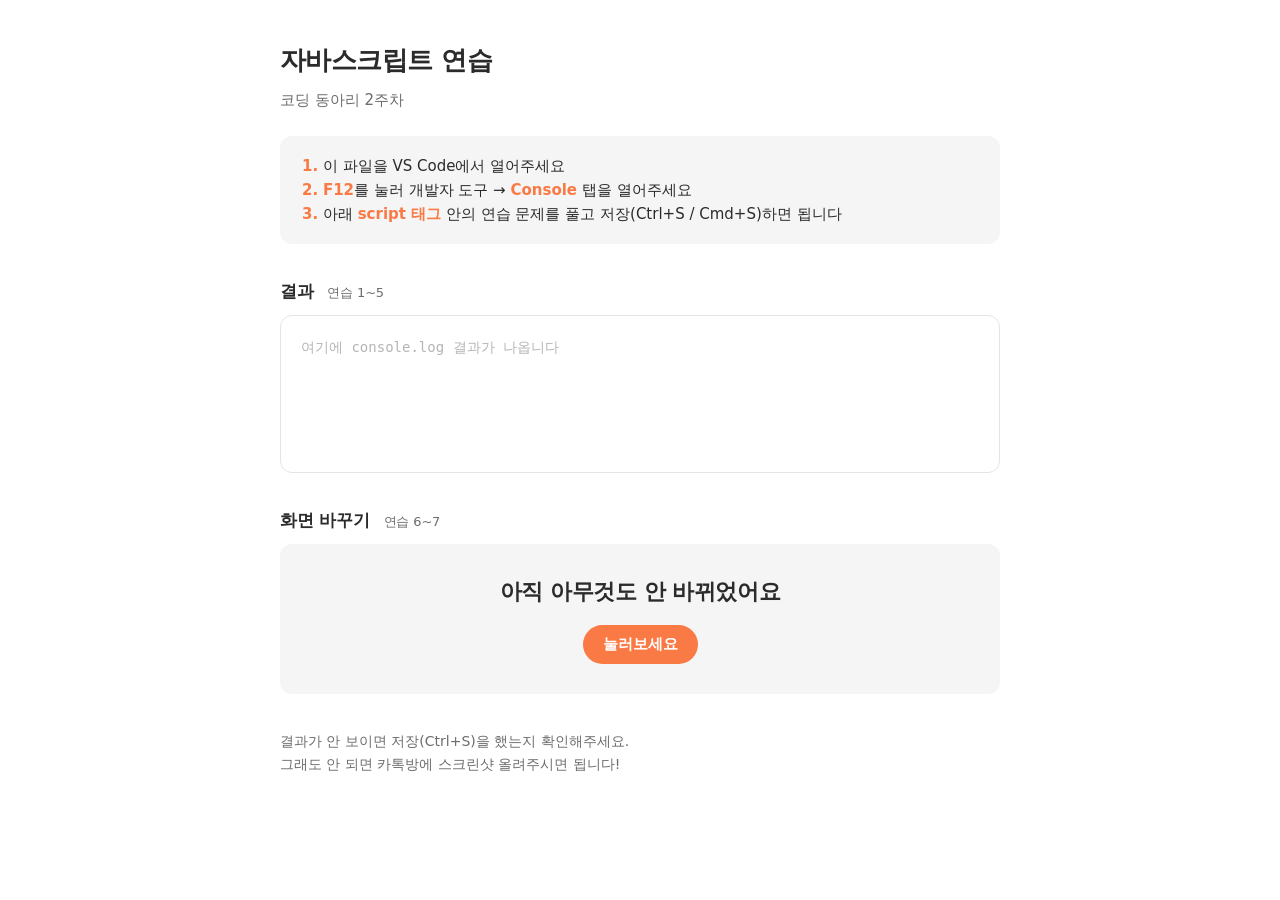
==== week_2/js-practice.html @ 80777703 "주차별로 폴더 나누기 ~~~~~~" ====
<!DOCTYPE html>
<html lang="ko">
<head>
  <meta charset="UTF-8">
  <meta name="viewport" content="width=device-width, initial-scale=1">
  <title>자바스크립트 연습</title>

  <style>
    :root {
      --ink:    #2b2b2b;
      --gray:   #6d6d6d;
      --line:   #e4e4e4;
      --wash:   #f5f5f5;
      --accent: #fa7a45;
    }

    body {
      margin: 0;
      padding: 40px 20px 80px;
      background: #ffffff;
      color: var(--ink);
      font-family: "Pretendard", -apple-system, "Apple SD Gothic Neo",
                   "Malgun Gothic", system-ui, sans-serif;
      line-height: 1.6;
    }

    .wrap { max-width: 720px; margin: 0 auto; }

    h1 {
      margin: 0 0 6px;
      font-size: 26px;
      letter-spacing: -0.02em;
    }

    .sub { margin: 0 0 24px; color: var(--gray); font-size: 15px; }

    .howto {
      padding: 18px 22px;
      background: var(--wash);
      border-radius: 12px;
      font-size: 15px;
    }

    .howto b { color: var(--accent); }

    h2 {
      margin: 34px 0 10px;
      font-size: 17px;
      letter-spacing: -0.01em;
    }

    h2 .tag {
      margin-left: 8px;
      font-size: 13px;
      font-weight: 400;
      color: var(--gray);
    }

    /* ── console.log 결과가 나오는 칸 ── */
    #출력 {
      min-height: 120px;
      padding: 18px 20px;
      border: 1px solid var(--line);
      border-radius: 12px;
      font-family: "D2Coding", "IBM Plex Mono", Menlo, Consolas, monospace;
      font-size: 14px;
      line-height: 1.9;
    }

    #출력 .empty { color: #b5b5b5; }

    .line {
      padding: 2px 0;
      border-bottom: 1px dotted #f0f0f0;
      white-space: pre-wrap;
      word-break: break-all;
    }

    .line.err { color: #c0392b; font-weight: 700; }

    /* ── 연습 6~7에서 만질 칸 ── */
    .playground {
      padding: 30px 24px;
      background: var(--wash);
      border-radius: 12px;
      text-align: center;
    }

    #제목 {
      margin: 0 0 16px;
      font-size: 22px;
      font-weight: 700;
      letter-spacing: -0.02em;
    }

    #버튼 {
      padding: 10px 20px;
      border: 0;
      border-radius: 999px;
      background: var(--accent);
      color: #ffffff;
      font-family: inherit;
      font-size: 15px;
      font-weight: 700;
      cursor: pointer;
    }

    footer {
      margin-top: 36px;
      color: var(--gray);
      font-size: 14px;
    }
  </style>
</head>

<body>
  <div class="wrap">

    <h1>자바스크립트 연습</h1>
    <p class="sub">코딩 동아리 2주차</p>

    <div class="howto">
      <b>1.</b> 이 파일을 VS Code에서 열어주세요<br>
      <b>2.</b> <b>F12</b>를 눌러 개발자 도구 → <b>Console</b> 탭을 열어주세요<br>
      <b>3.</b> 아래 <b>script 태그</b> 안의 연습 문제를 풀고 저장(Ctrl+S / Cmd+S)하면 됩니다
    </div>

    <h2>결과 <span class="tag">연습 1~5</span></h2>
    <div id="출력"><span class="empty">여기에 console.log 결과가 나옵니다</span></div>

    <h2>화면 바꾸기 <span class="tag">연습 6~7</span></h2>
    <div class="playground">
      <p id="제목">아직 아무것도 안 바뀌었어요</p>
      <button id="버튼">눌러보세요</button>
    </div>

    <footer>
      결과가 안 보이면 저장(Ctrl+S)을 했는지 확인해주세요.<br>
      그래도 안 되면 카톡방에 스크린샷 올려주시면 됩니다!
    </footer>

  </div>

  <script>
    /* ═══════════════════════════════════════════════════
       여기는 건드리지 마세요!
       console.log 결과를 위 '결과' 칸에도 같이 보여주는 부분입니다.

       (지금은 무슨 말인지 몰라도 괜찮아요.
        근데 여기 나오는 것 중 몇 개는 연습 6에서 배웁니다!)
    ═══════════════════════════════════════════════════ */
    const 출력칸 = document.getElementById("출력");
    const 원래로그 = console.log;

    console.log = function (...값들) {
      원래로그(...값들);
      출력칸.querySelector(".empty")?.remove();
      const 줄 = document.createElement("div");
      줄.className = "line";
      줄.textContent = 값들.join(" ");
      출력칸.appendChild(줄);
    };

    window.onerror = function (메시지) {
      출력칸.querySelector(".empty")?.remove();
      const 줄 = document.createElement("div");
      줄.className = "line err";
      줄.textContent = "⚠ " + 메시지;
      출력칸.appendChild(줄);
    };
    /* ═══════════ 여기까지 ═══════════ */



    /* ═══════════════════════════════════
       연습 1~5 · 문법 익히기
       결과는 위 '결과' 칸과 콘솔에 나옵니다
    ═══════════════════════════════════ */


    /* ───────────────────────────────────────────────────
       연습 1 · 변수

       내 이름을 변수에 담고, 콘솔에 찍어보세요.

       힌트:  let 이름 = "사랑";
             console.log(이름);
    ─────────────────────────────────────────────────── */

    // 여기에 써보세요 ↓




    /* ───────────────────────────────────────────────────
       연습 2 · 문자열 합치기

       이름과 조 번호를 합쳐서 이렇게 나오게 해보세요.
       →  사랑 (2조)

       힌트: + 로 글자를 이어붙일 수 있어요.
             "사랑" + " (" + 2 + "조)"
    ─────────────────────────────────────────────────── */

    // 여기에 써보세요 ↓




    /* ───────────────────────────────────────────────────
       연습 3 · 함수 만들기

       이름을 받아서 "OO님 안녕하세요!" 라고 찍는
       함수를 만들고, 세 명에게 인사해보세요.

       힌트:  function 인사하기(이름) {
               ...
             }
             인사하기("사랑");
    ─────────────────────────────────────────────────── */

    // 여기에 써보세요 ↓




    /* ───────────────────────────────────────────────────
       연습 4 · 값을 돌려주는 함수

       숫자 두 개를 받아서 곱한 값을 돌려주는 함수를
       만들어보세요. 그리고 3 × 7 을 계산해서 찍어보세요.

       힌트: return 을 씁니다.
    ─────────────────────────────────────────────────── */

    // 여기에 써보세요 ↓




    /* ───────────────────────────────────────────────────
       연습 5 · 조건문

       출석 인원을 변수에 담고,
       10명 이상이면  "많이 왔네요!"
       아니면        "오붓하네요!"
       라고 찍어보세요.

       힌트:  if (인원 >= 10) { ... } else { ... }
    ─────────────────────────────────────────────────── */

    // 여기에 써보세요 ↓




    /* ═══════════════════════════════════
       연습 6~7 · 화면이랑 연결하기

       지금까지는 콘솔에만 찍었죠?
       이제 진짜 화면을 바꿔봅니다!

       위쪽 회색 칸(화면 바꾸기)을 보면서 해주세요.
    ═══════════════════════════════════ */


    /* ───────────────────────────────────────────────────
       연습 6 · 화면에서 찾아서 바꾸기

       회색 칸의 "아직 아무것도 안 바뀌었어요" 를
       본인이 원하는 글자로 바꿔보세요.

       두 줄이면 됩니다.

       힌트:  const 제목 = document.getElementById("제목");
             제목.textContent = "안녕하세요!";

       getElementById  = 화면에서 그 이름표를 가진 걸 찾아줘
       textContent     = 그 안의 글자
    ─────────────────────────────────────────────────── */

    // 여기에 써보세요 ↓




    /* ───────────────────────────────────────────────────
       연습 7 · 버튼을 누르면 바뀌게

       "눌러보세요" 버튼을 누르면
       위 글자가 바뀌도록 만들어보세요.

       힌트:  const 버튼 = document.getElementById("버튼");

             버튼.addEventListener("click", function () {
               제목.textContent = "눌렀다!";
             });

       addEventListener = 이 일이 벌어지면 이걸 해줘
       "click"          = 눌렸을 때

       ※ 괄호 안에 function 이 통째로 들어갑니다.
         "누르면 이걸 해줘" 하고 할 일을 통째로 맡기는 거예요!
    ─────────────────────────────────────────────────── */

    // 여기에 써보세요 ↓

  </script>
</body>
</html>
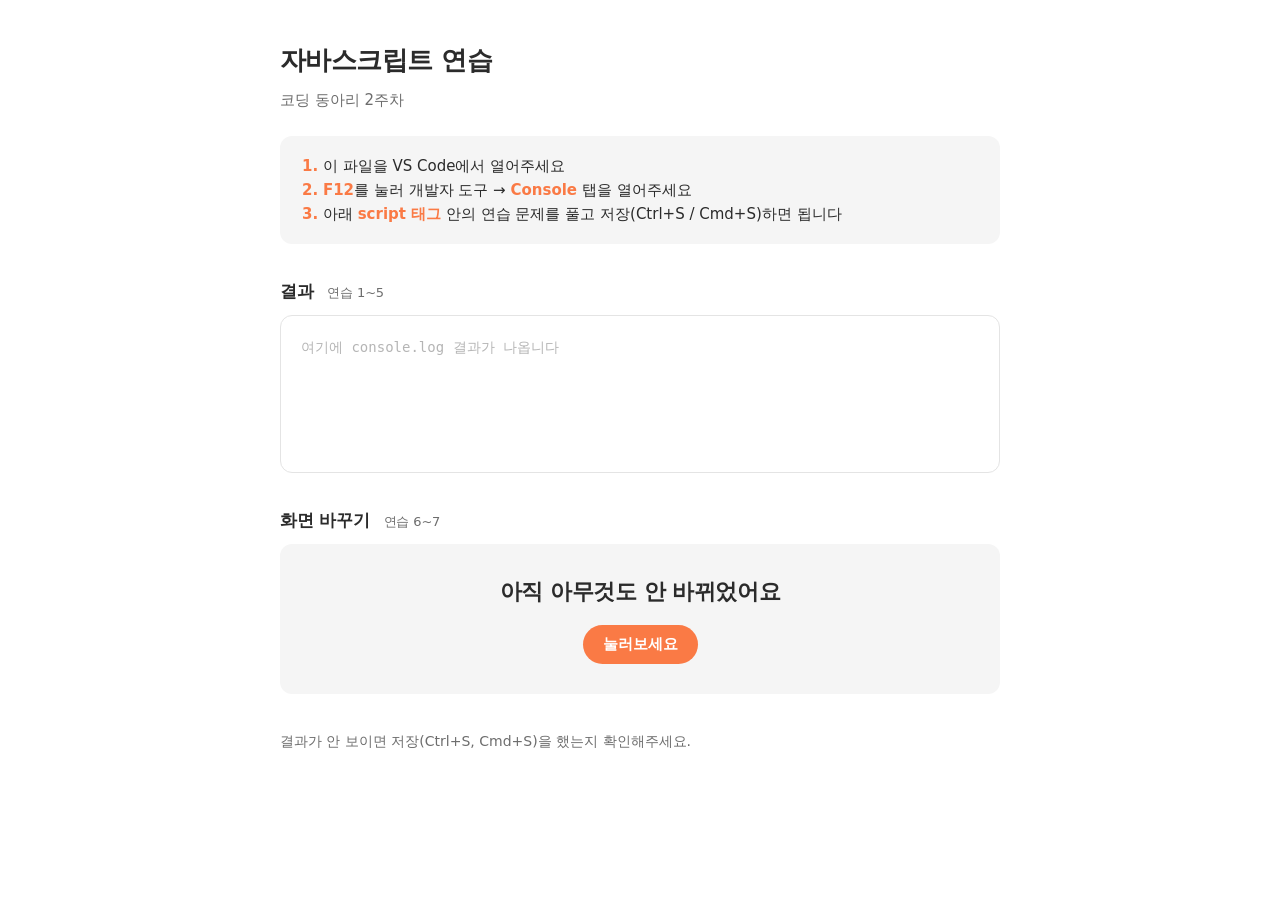
==== commit 02058aad: "앗 작은 실수 발견 ~" ====
--- a/week_2/js-practice.html
+++ b/week_2/js-practice.html
@@ -135,8 +135,7 @@
     </div>
 
     <footer>
-      결과가 안 보이면 저장(Ctrl+S)을 했는지 확인해주세요.<br>
-      그래도 안 되면 카톡방에 스크린샷 올려주시면 됩니다!
+      결과가 안 보이면 저장(Ctrl+S, Cmd+S)을 했는지 확인해주세요.<br>
     </footer>
 
   </div>
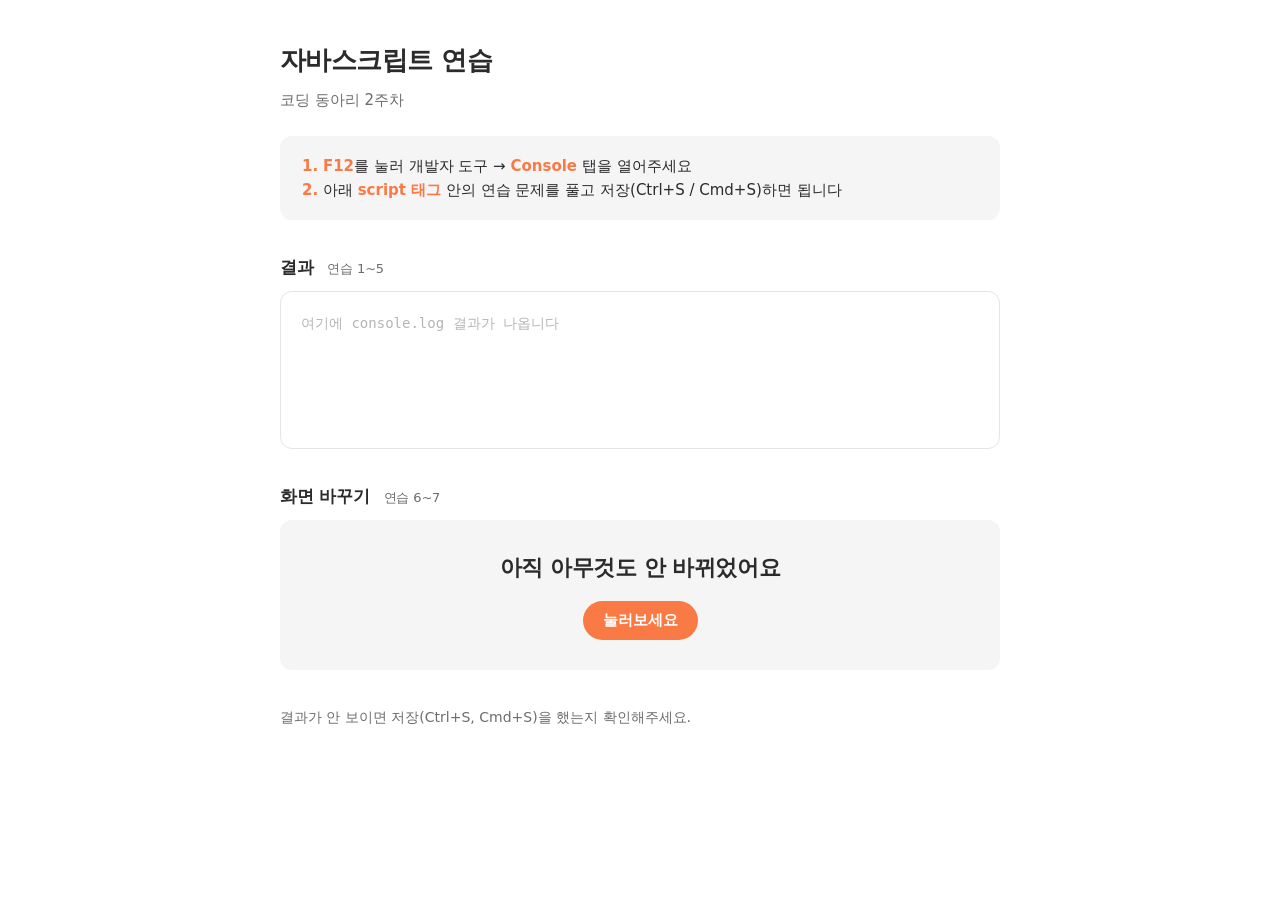
==== commit 937767fe: "앗 작은 실수 발견 ~" ====
--- a/week_2/js-practice.html
+++ b/week_2/js-practice.html
@@ -120,9 +120,8 @@
     <p class="sub">코딩 동아리 2주차</p>
 
     <div class="howto">
-      <b>1.</b> 이 파일을 VS Code에서 열어주세요<br>
-      <b>2.</b> <b>F12</b>를 눌러 개발자 도구 → <b>Console</b> 탭을 열어주세요<br>
-      <b>3.</b> 아래 <b>script 태그</b> 안의 연습 문제를 풀고 저장(Ctrl+S / Cmd+S)하면 됩니다
+      <b>1.</b> <b>F12</b>를 눌러 개발자 도구 → <b>Console</b> 탭을 열어주세요<br>
+      <b>2.</b> 아래 <b>script 태그</b> 안의 연습 문제를 풀고 저장(Ctrl+S / Cmd+S)하면 됩니다
     </div>
 
     <h2>결과 <span class="tag">연습 1~5</span></h2>
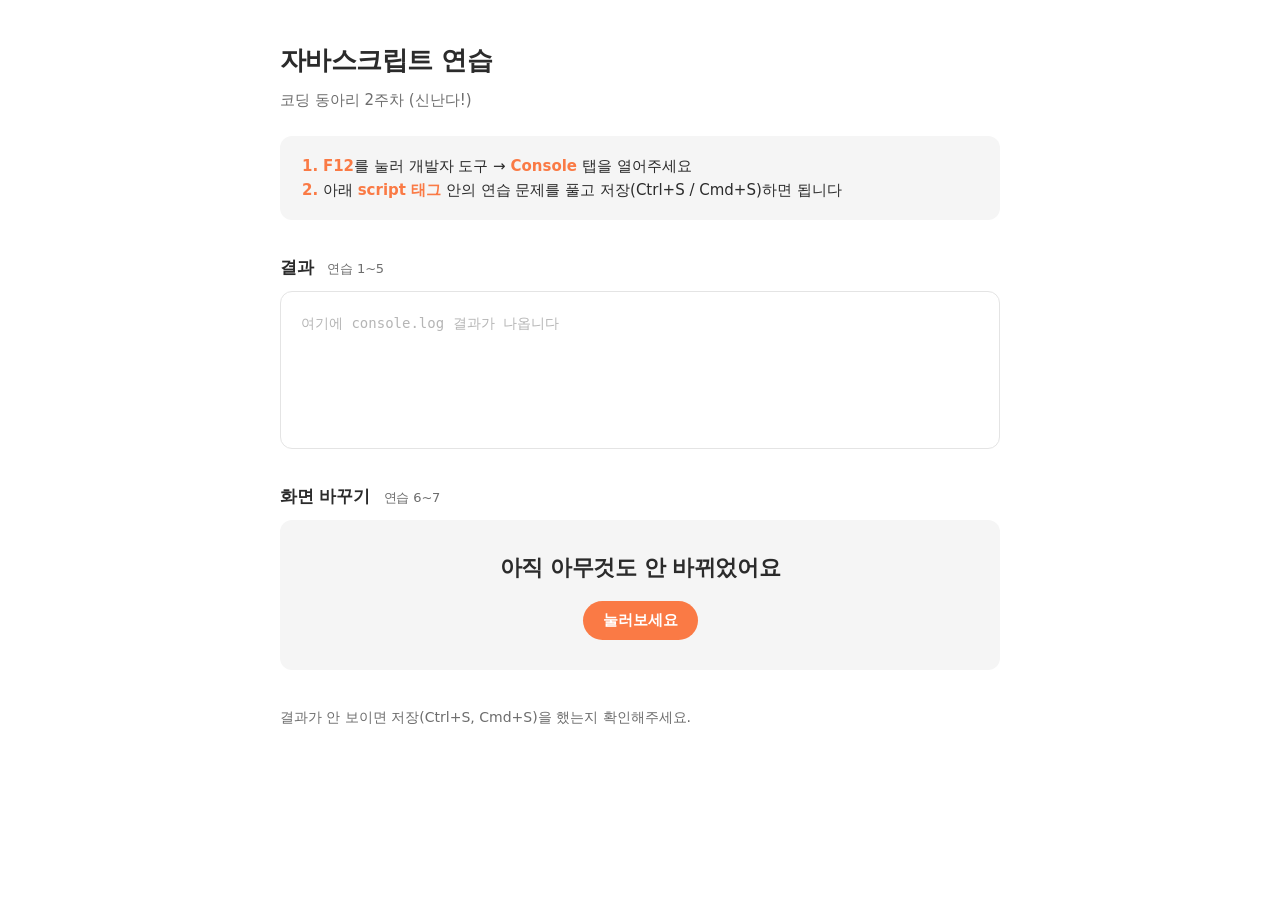
==== commit 67b5c9de: "앗 작은 실수 발견 ~" ====
--- a/week_2/js-practice.html
+++ b/week_2/js-practice.html
@@ -117,7 +117,7 @@
   <div class="wrap">
 
     <h1>자바스크립트 연습</h1>
-    <p class="sub">코딩 동아리 2주차</p>
+    <p class="sub">코딩 동아리 2주차 (신난다!)</p>
 
     <div class="howto">
       <b>1.</b> <b>F12</b>를 눌러 개발자 도구 → <b>Console</b> 탭을 열어주세요<br>
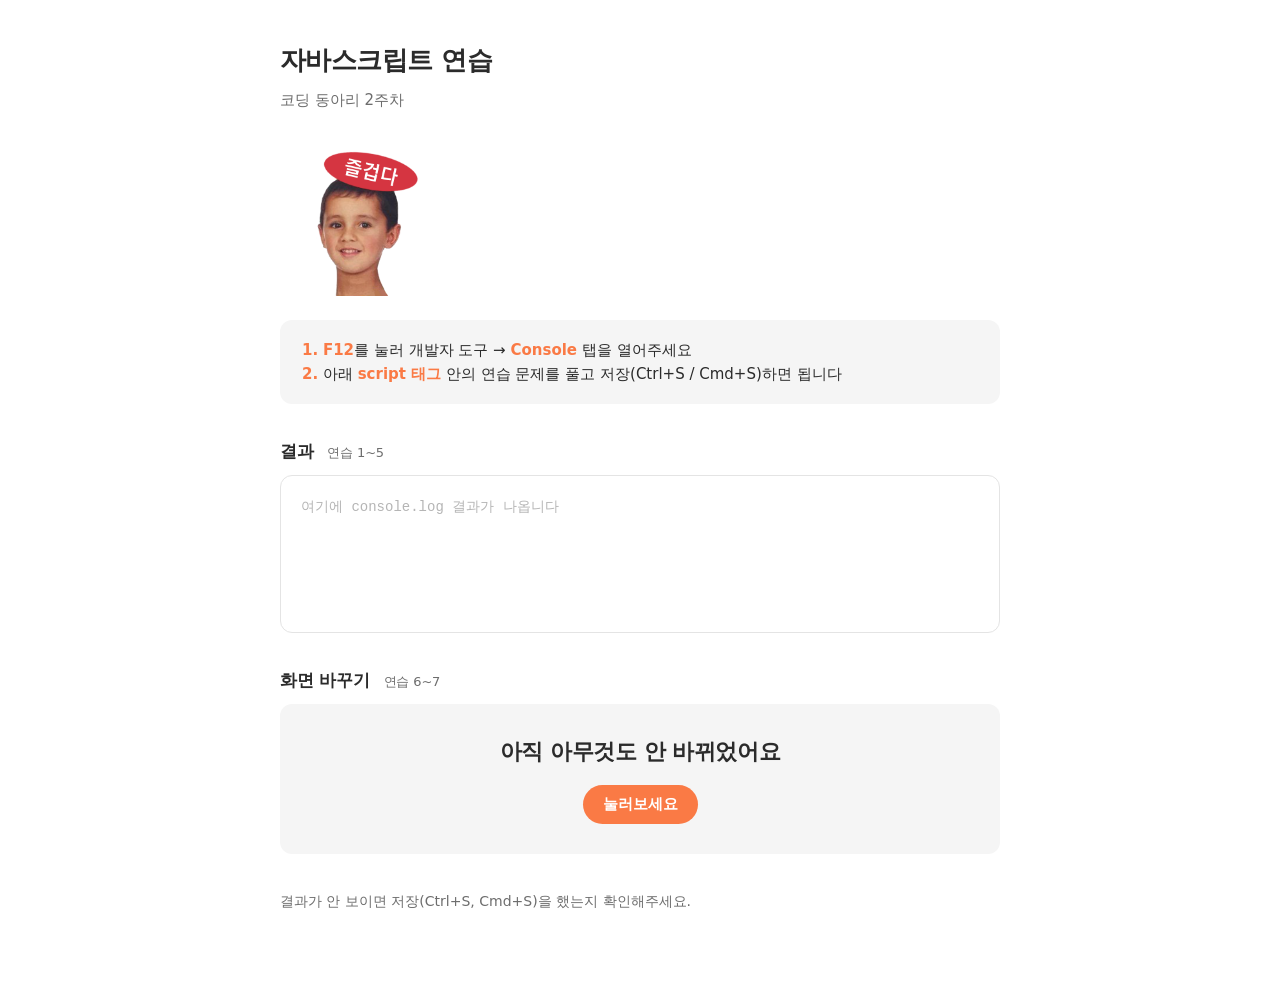
==== commit a3167cd4: ""ㅎㅎ"" ====
--- a/week_2/js-practice.html
+++ b/week_2/js-practice.html
@@ -4,8 +4,10 @@
   <meta charset="UTF-8">
   <meta name="viewport" content="width=device-width, initial-scale=1">
   <title>자바스크립트 연습</title>
+  
 
   <style>
+    /* 이건 CSS 코드입니다. */
     :root {
       --ink:    #2b2b2b;
       --gray:   #6d6d6d;
@@ -78,7 +80,7 @@
 
     .line.err { color: #c0392b; font-weight: 700; }
 
-    /* ── 연습 6~7에서 만질 칸 ── */
+    /* ── 연습 6~7에서 건드릴 칸 ── */
     .playground {
       padding: 30px 24px;
       background: var(--wash);
@@ -110,6 +112,13 @@
       color: var(--gray);
       font-size: 14px;
     }
+
+    img {
+      width: 160px;
+      height: auto;
+      display: block;
+      margin: 0 0 24px;
+    }
   </style>
 </head>
 
@@ -117,7 +126,8 @@
   <div class="wrap">
 
     <h1>자바스크립트 연습</h1>
-    <p class="sub">코딩 동아리 2주차 (신난다!)</p>
+    <p class="sub">코딩 동아리 2주차</p>
+    <img src="즐겁다.png" alt="즐겁다">
 
     <div class="howto">
       <b>1.</b> <b>F12</b>를 눌러 개발자 도구 → <b>Console</b> 탭을 열어주세요<br>
@@ -143,9 +153,6 @@
     /* ═══════════════════════════════════════════════════
        여기는 건드리지 마세요!
        console.log 결과를 위 '결과' 칸에도 같이 보여주는 부분입니다.
-
-       (지금은 무슨 말인지 몰라도 괜찮아요.
-        근데 여기 나오는 것 중 몇 개는 연습 6에서 배웁니다!)
     ═══════════════════════════════════════════════════ */
     const 출력칸 = document.getElementById("출력");
     const 원래로그 = console.log;
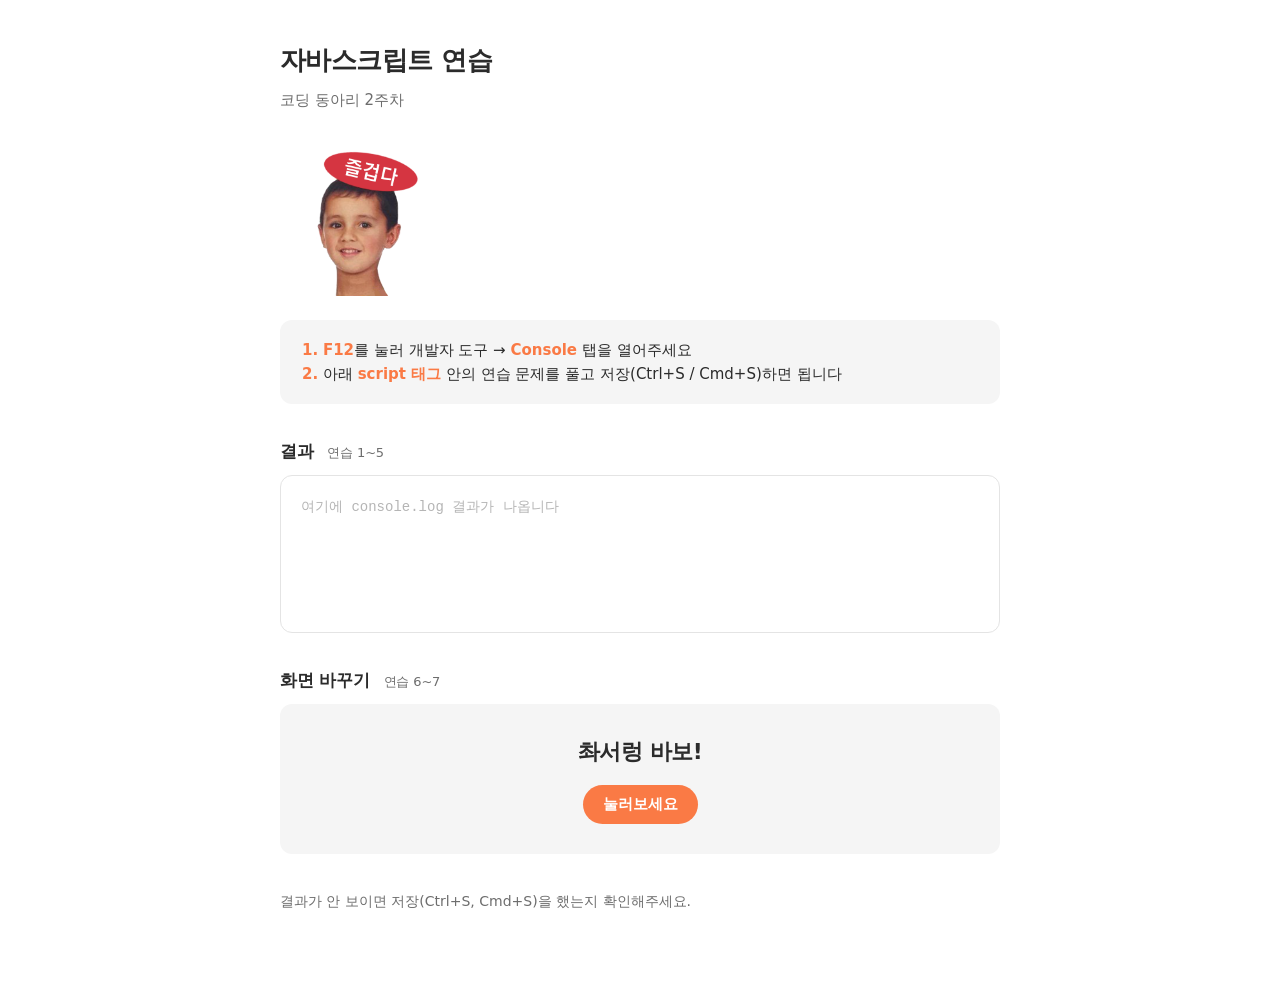
==== commit 1ddf3861: "ㅎㅎ" ====
--- a/week_2/js-practice.html
+++ b/week_2/js-practice.html
@@ -142,6 +142,7 @@
       <p id="제목">아직 아무것도 안 바뀌었어요</p>
       <button id="버튼">눌러보세요</button>
     </div>
+    <ul id="명단"></ul>
 
     <footer>
       결과가 안 보이면 저장(Ctrl+S, Cmd+S)을 했는지 확인해주세요.<br>
@@ -195,8 +196,6 @@
     // 여기에 써보세요 ↓
 
 
-
-
     /* ───────────────────────────────────────────────────
        연습 2 · 문자열 합치기
 
@@ -226,9 +225,6 @@
 
     // 여기에 써보세요 ↓
 
-
-
-
     /* ───────────────────────────────────────────────────
        연습 4 · 값을 돌려주는 함수
 
@@ -285,7 +281,8 @@
     ─────────────────────────────────────────────────── */
 
     // 여기에 써보세요 ↓
-
+    const 제목 = document.getElementById("제목");
+    제목.textContent = "촤서렁 바보!";
 
 
 
@@ -310,6 +307,12 @@
 
     // 여기에 써보세요 ↓
 
+    const 명단 = document.getElementById("명단");
+
+    const 버튼 = document.getElementById("버튼");
+    버튼.addEventListener("click", function () {
+      제목.textContent = "눌렀다 유나바보!";
+    });
   </script>
 </body>
 </html>
